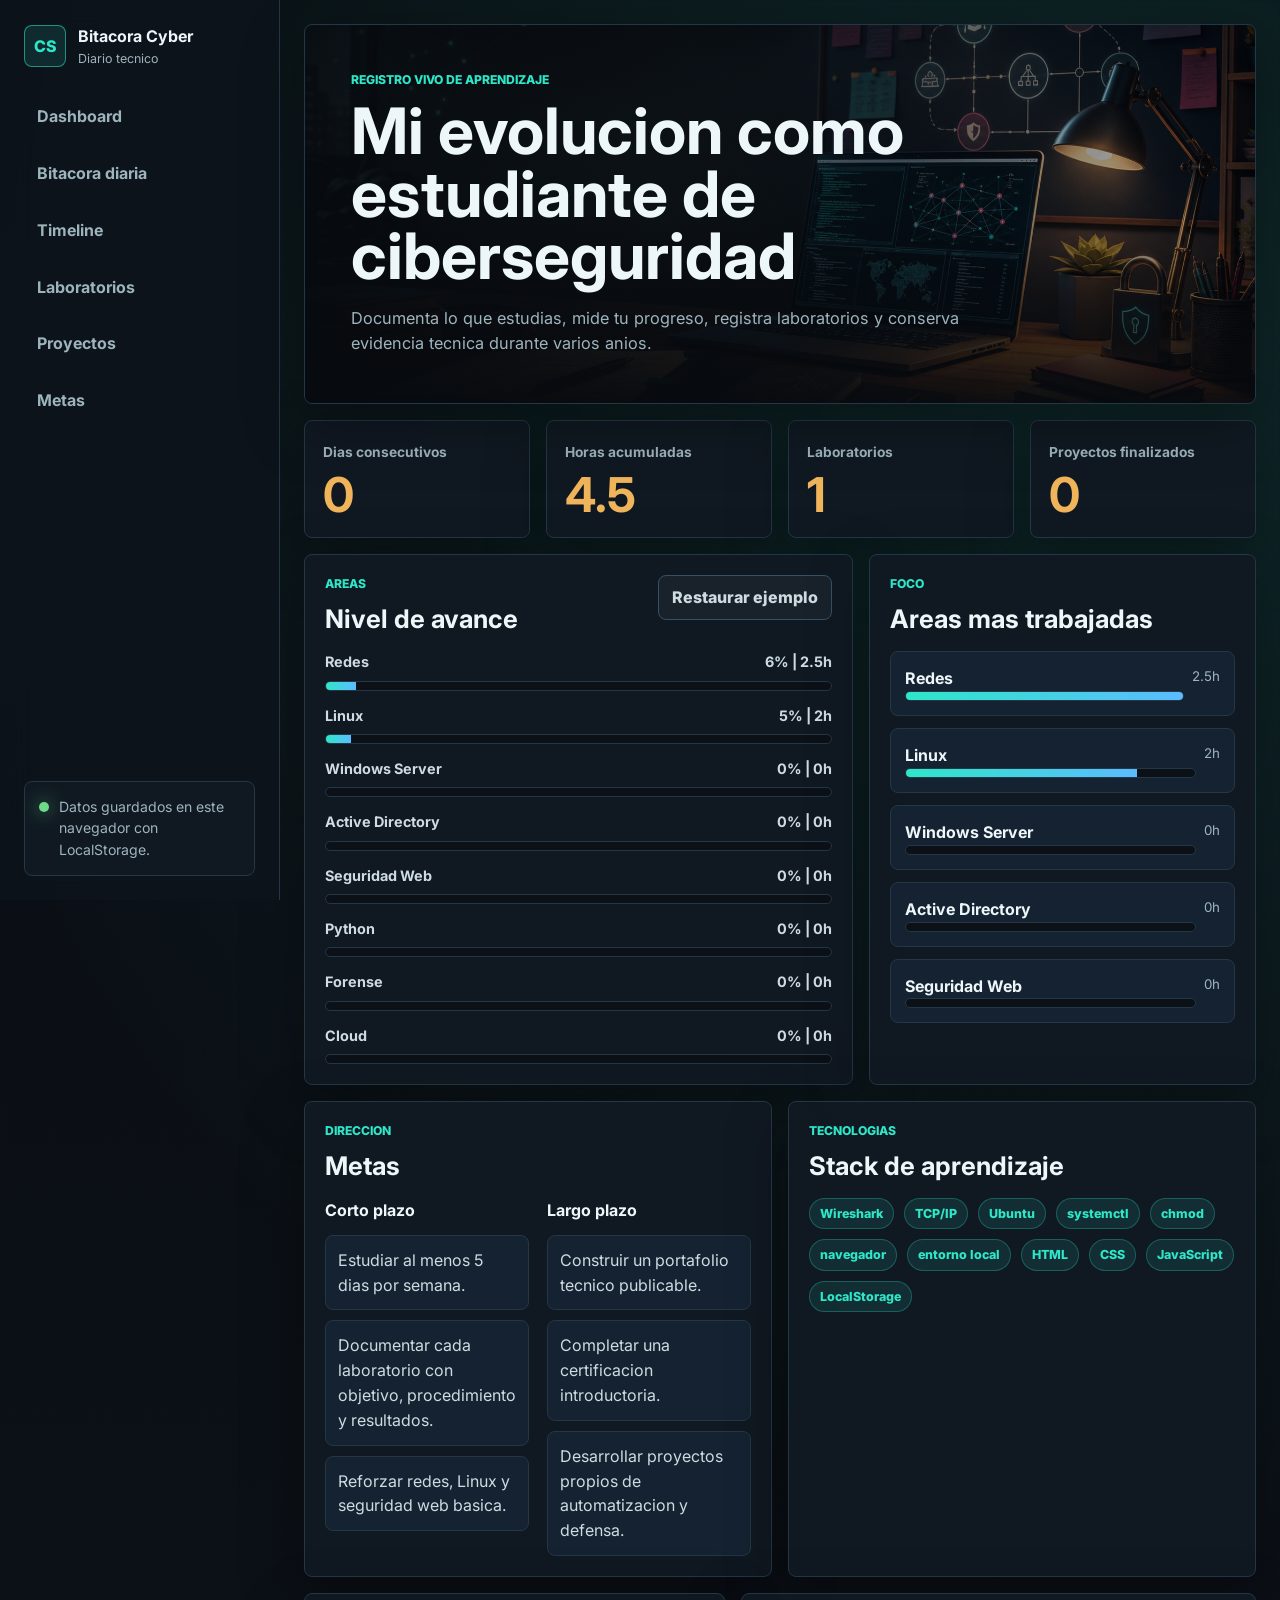
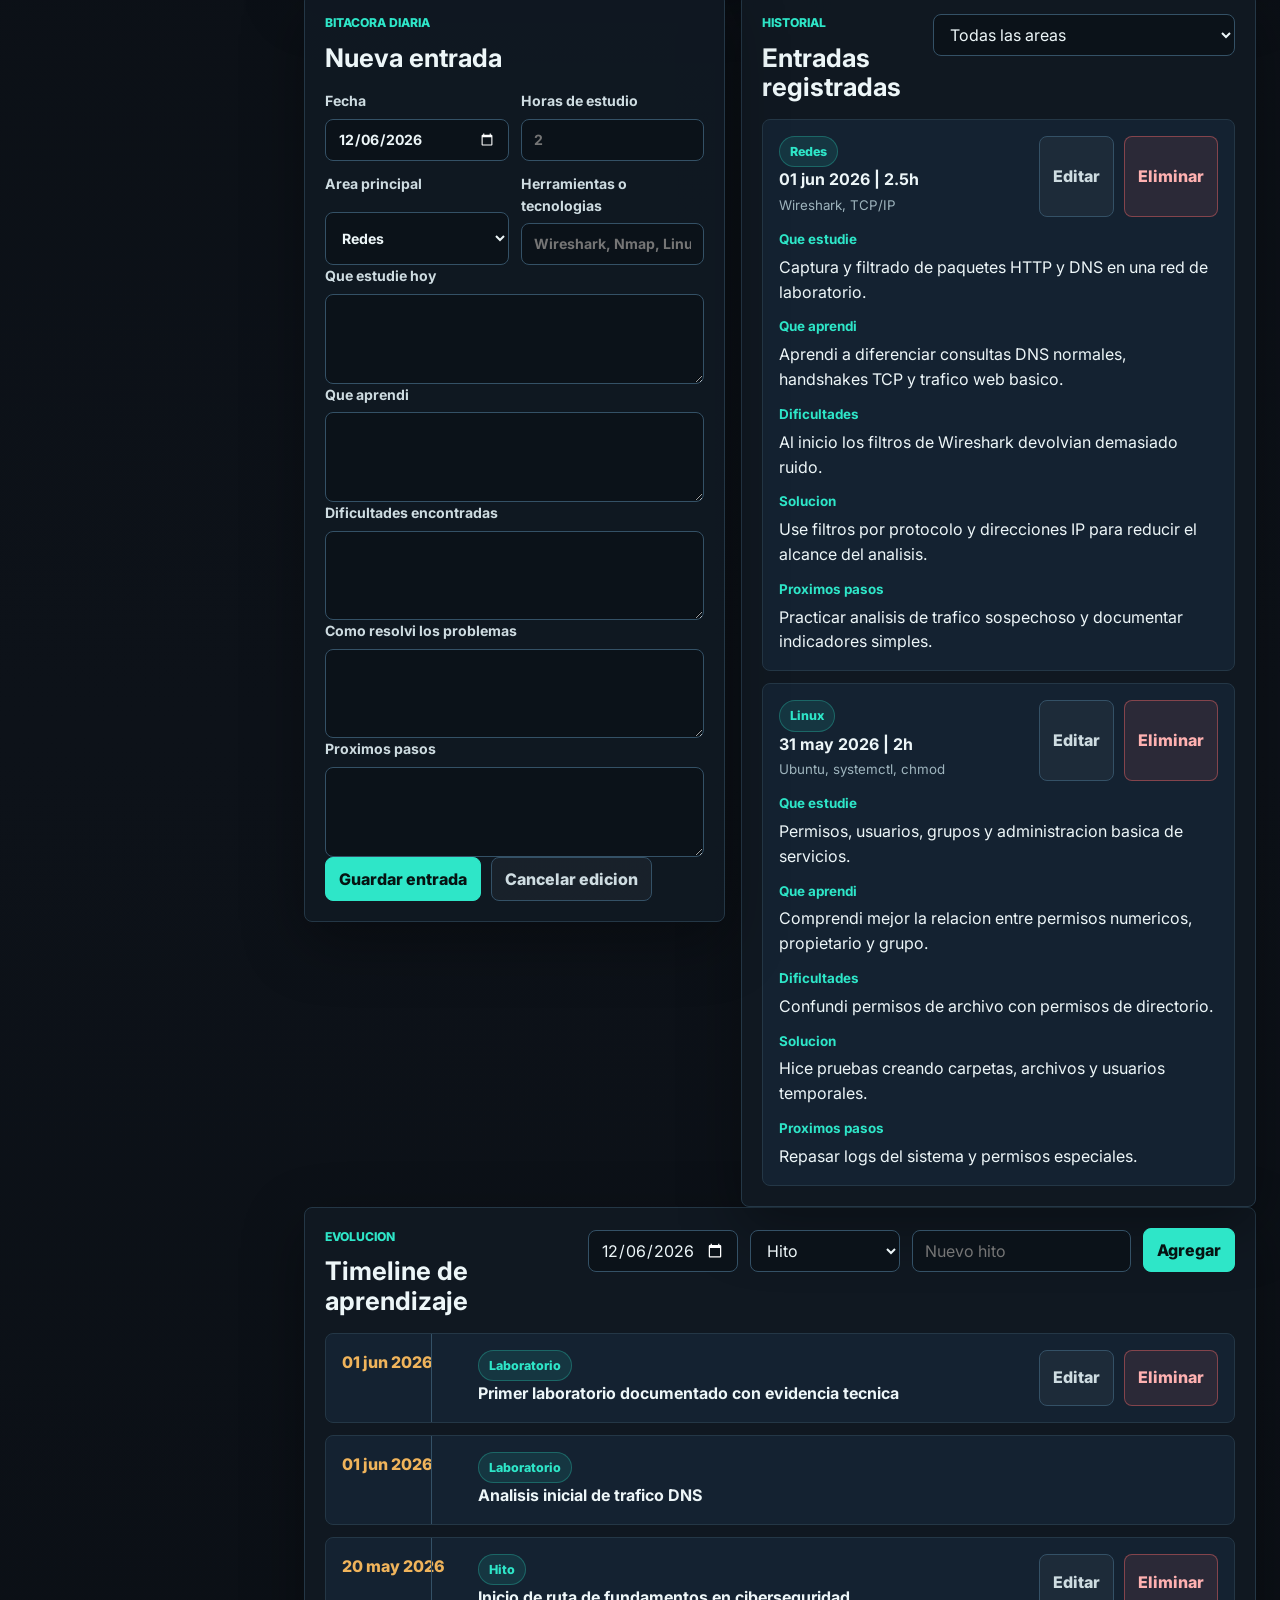
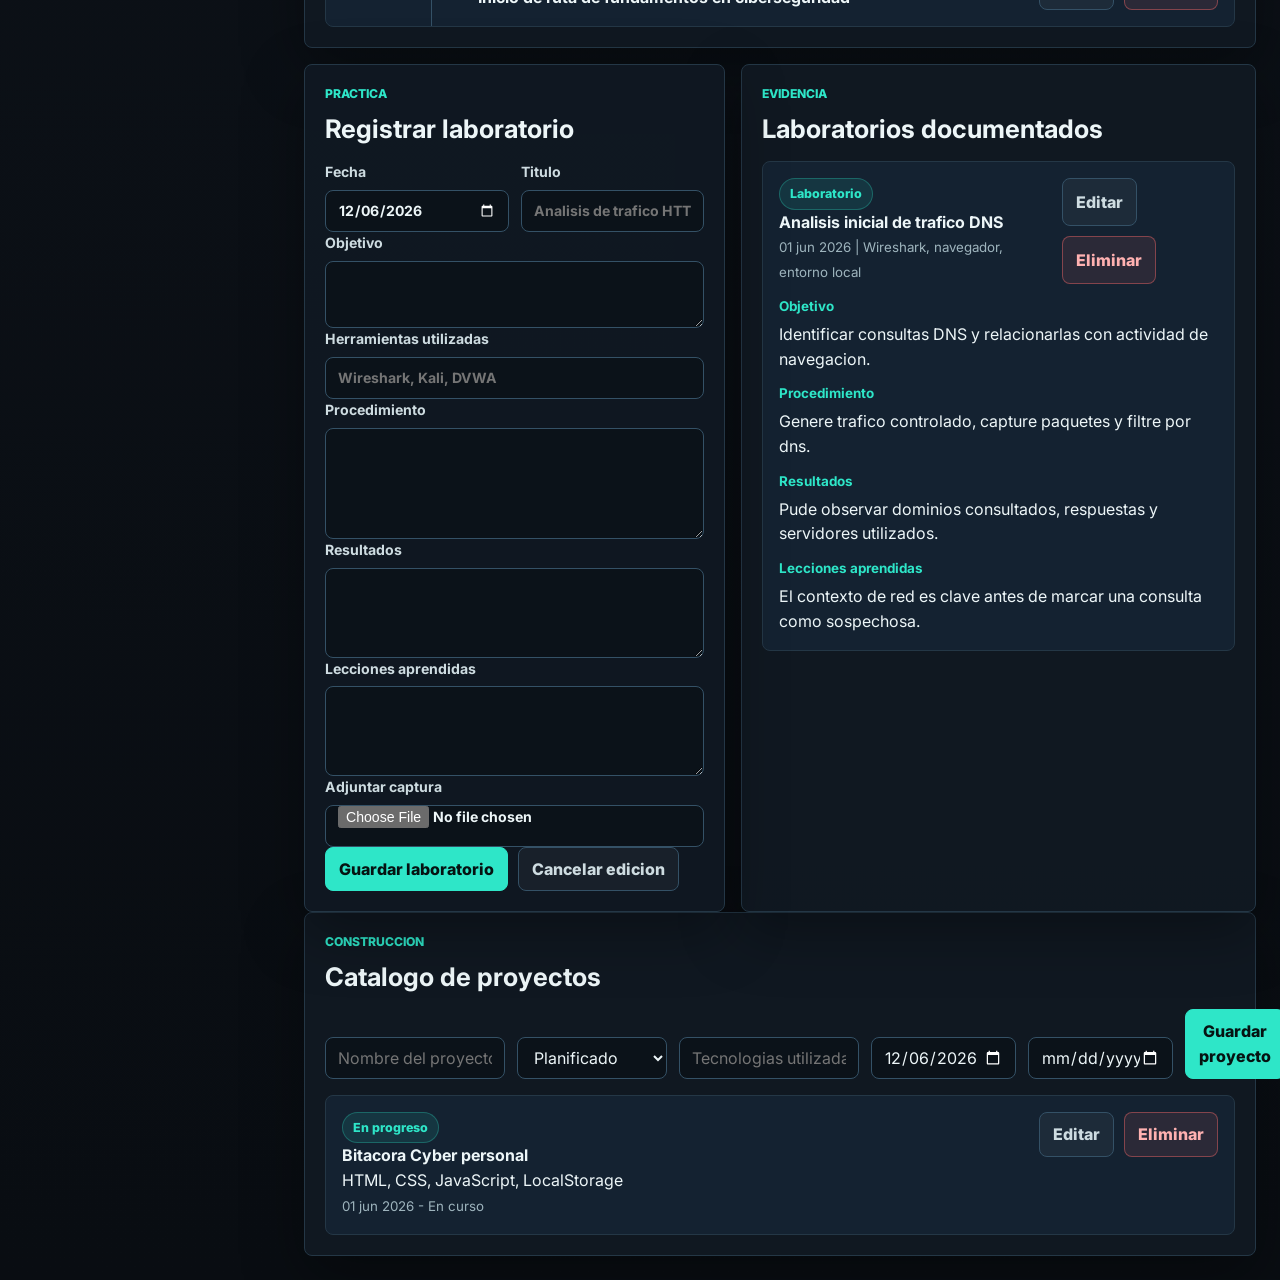
==== cyber-bitacora-web/index.html @ 00ec1336 "Add files via upload Primera versión de mi bitácora de ciberseguridad" ====
﻿<!DOCTYPE html>
<html lang="es">
<head>
  <meta charset="UTF-8" />
  <meta name="viewport" content="width=device-width, initial-scale=1.0" />
  <title>Bitacora Cyber | Diario tecnico</title>
  <link rel="preconnect" href="https://fonts.googleapis.com">
  <link rel="preconnect" href="https://fonts.gstatic.com" crossorigin>
  <link href="https://fonts.googleapis.com/css2?family=Inter:wght@400;500;600;700;800&display=swap" rel="stylesheet">
  <link rel="stylesheet" href="style.css" />
</head>
<body>
  <div class="app-shell">
    <aside class="sidebar" aria-label="Navegacion principal">
      <a class="brand" href="#dashboard" aria-label="Ir al dashboard">
        <span class="brand-mark">CS</span>
        <span>
          <strong>Bitacora Cyber</strong>
          <small>Diario tecnico</small>
        </span>
      </a>

      <nav class="nav-stack">
        <a href="#dashboard">Dashboard</a>
        <a href="#diario">Bitacora diaria</a>
        <a href="#timeline">Timeline</a>
        <a href="#labs">Laboratorios</a>
        <a href="#projects">Proyectos</a>
        <a href="#goals">Metas</a>
      </nav>

      <div class="sidebar-card">
        <span class="status-dot"></span>
        <p>Datos guardados en este navegador con LocalStorage.</p>
      </div>
    </aside>

    <main class="main-content">
      <section class="hero-dashboard" id="dashboard">
        <img src="assets/hero-cybersecurity.png" alt="Estacion de estudio de ciberseguridad" />
        <div class="hero-shade"></div>
        <div class="hero-copy">
          <p class="eyebrow">Registro vivo de aprendizaje</p>
          <h1>Mi evolucion como estudiante de ciberseguridad</h1>
          <p>Documenta lo que estudias, mide tu progreso, registra laboratorios y conserva evidencia tecnica durante varios anios.</p>
        </div>
      </section>

      <section class="kpi-grid" aria-label="Estadisticas principales">
        <article class="kpi-card">
          <span>Dias consecutivos</span>
          <strong id="stat-streak">0</strong>
        </article>
        <article class="kpi-card">
          <span>Horas acumuladas</span>
          <strong id="stat-hours">0</strong>
        </article>
        <article class="kpi-card">
          <span>Laboratorios</span>
          <strong id="stat-labs">0</strong>
        </article>
        <article class="kpi-card">
          <span>Proyectos finalizados</span>
          <strong id="stat-projects">0</strong>
        </article>
      </section>

      <section class="dashboard-grid">
        <article class="panel span-7">
          <div class="panel-header">
            <div>
              <p class="eyebrow">Areas</p>
              <h2>Nivel de avance</h2>
            </div>
            <button class="ghost-button" id="reset-demo" type="button">Restaurar ejemplo</button>
          </div>
          <div id="area-progress" class="area-progress"></div>
        </article>

        <article class="panel span-5">
          <div class="panel-header">
            <div>
              <p class="eyebrow">Foco</p>
              <h2>Areas mas trabajadas</h2>
            </div>
          </div>
          <div id="top-areas" class="top-areas"></div>
        </article>

        <article class="panel span-6" id="goals">
          <div class="panel-header">
            <div>
              <p class="eyebrow">Direccion</p>
              <h2>Metas</h2>
            </div>
          </div>
          <div class="goal-columns">
            <div>
              <h3>Corto plazo</h3>
              <ul id="short-goals" class="clean-list"></ul>
            </div>
            <div>
              <h3>Largo plazo</h3>
              <ul id="long-goals" class="clean-list"></ul>
            </div>
          </div>
        </article>

        <article class="panel span-6">
          <div class="panel-header">
            <div>
              <p class="eyebrow">Tecnologias</p>
              <h2>Stack de aprendizaje</h2>
            </div>
          </div>
          <div id="tech-tags" class="tag-cloud"></div>
        </article>
      </section>

      <section class="workspace-grid" id="diario">
        <form class="panel form-panel" id="entry-form">
          <div class="panel-header">
            <div>
              <p class="eyebrow">Bitacora diaria</p>
              <h2>Nueva entrada</h2>
            </div>
          </div>
          <input type="hidden" id="entry-id" />
          <div class="form-grid">
            <label>Fecha
              <input id="entry-date" type="date" required />
            </label>
            <label>Horas de estudio
              <input id="entry-hours" type="number" min="0" step="0.5" placeholder="2" required />
            </label>
            <label>Area principal
              <select id="entry-area" required></select>
            </label>
            <label>Herramientas o tecnologias
              <input id="entry-tools" type="text" placeholder="Wireshark, Nmap, Linux" />
            </label>
          </div>
          <label>Que estudie hoy
            <textarea id="entry-studied" rows="3" required></textarea>
          </label>
          <label>Que aprendi
            <textarea id="entry-learned" rows="3" required></textarea>
          </label>
          <label>Dificultades encontradas
            <textarea id="entry-difficulties" rows="3"></textarea>
          </label>
          <label>Como resolvi los problemas
            <textarea id="entry-solutions" rows="3"></textarea>
          </label>
          <label>Proximos pasos
            <textarea id="entry-next" rows="3"></textarea>
          </label>
          <div class="form-actions">
            <button class="primary-button" type="submit">Guardar entrada</button>
            <button class="ghost-button" id="cancel-entry-edit" type="button">Cancelar edicion</button>
          </div>
        </form>

        <section class="panel list-panel">
          <div class="panel-header">
            <div>
              <p class="eyebrow">Historial</p>
              <h2>Entradas registradas</h2>
            </div>
            <select id="entry-filter" aria-label="Filtrar entradas por area">
              <option value="all">Todas las areas</option>
            </select>
          </div>
          <div id="entries-list" class="entry-list"></div>
        </section>
      </section>

      <section class="panel" id="timeline">
        <div class="panel-header">
          <div>
            <p class="eyebrow">Evolucion</p>
            <h2>Timeline de aprendizaje</h2>
          </div>
          <form id="milestone-form" class="inline-form">
            <input id="milestone-date" type="date" required />
            <select id="milestone-type" required>
              <option value="Hito">Hito</option>
              <option value="Laboratorio">Laboratorio</option>
              <option value="Proyecto">Proyecto</option>
              <option value="Certificacion">Certificacion</option>
            </select>
            <input id="milestone-title" type="text" placeholder="Nuevo hito" required />
            <button class="primary-button" type="submit">Agregar</button>
          </form>
        </div>
        <div id="timeline-list" class="timeline-list"></div>
      </section>

      <section class="workspace-grid" id="labs">
        <form class="panel form-panel" id="lab-form">
          <div class="panel-header">
            <div>
              <p class="eyebrow">Practica</p>
              <h2>Registrar laboratorio</h2>
            </div>
          </div>
          <input type="hidden" id="lab-id" />
          <div class="form-grid">
            <label>Fecha
              <input id="lab-date" type="date" required />
            </label>
            <label>Titulo
              <input id="lab-title" type="text" placeholder="Analisis de trafico HTTP" required />
            </label>
          </div>
          <label>Objetivo
            <textarea id="lab-objective" rows="2" required></textarea>
          </label>
          <label>Herramientas utilizadas
            <input id="lab-tools" type="text" placeholder="Wireshark, Kali, DVWA" />
          </label>
          <label>Procedimiento
            <textarea id="lab-procedure" rows="4"></textarea>
          </label>
          <label>Resultados
            <textarea id="lab-results" rows="3"></textarea>
          </label>
          <label>Lecciones aprendidas
            <textarea id="lab-lessons" rows="3"></textarea>
          </label>
          <label>Adjuntar captura
            <input id="lab-image" type="file" accept="image/*" />
          </label>
          <div class="form-actions">
            <button class="primary-button" type="submit">Guardar laboratorio</button>
            <button class="ghost-button" id="cancel-lab-edit" type="button">Cancelar edicion</button>
          </div>
        </form>

        <section class="panel list-panel">
          <div class="panel-header">
            <div>
              <p class="eyebrow">Evidencia</p>
              <h2>Laboratorios documentados</h2>
            </div>
          </div>
          <div id="labs-list" class="lab-list"></div>
        </section>
      </section>

      <section class="panel" id="projects">
        <div class="panel-header">
          <div>
            <p class="eyebrow">Construccion</p>
            <h2>Catalogo de proyectos</h2>
          </div>
        </div>
        <form id="project-form" class="project-form">
          <input type="hidden" id="project-id" />
          <input id="project-title" type="text" placeholder="Nombre del proyecto" required />
          <select id="project-status" required>
            <option value="Planificado">Planificado</option>
            <option value="En progreso">En progreso</option>
            <option value="Finalizado">Finalizado</option>
          </select>
          <input id="project-tech" type="text" placeholder="Tecnologias utilizadas" />
          <input id="project-start" type="date" required />
          <input id="project-end" type="date" />
          <button class="primary-button" type="submit">Guardar proyecto</button>
        </form>
        <div id="projects-list" class="projects-list"></div>
      </section>
    </main>
  </div>

  <template id="item-actions-template">
    <div class="item-actions">
      <button class="ghost-button edit-button" type="button">Editar</button>
      <button class="danger-button delete-button" type="button">Eliminar</button>
    </div>
  </template>

  <script src="script.js"></script>
</body>
</html>
---- cyber-bitacora-web/style.css ----
:root {
  color-scheme: dark;
  --bg: #090d12;
  --sidebar: #0d141b;
  --panel: #101922;
  --panel-2: #142231;
  --panel-3: #172838;
  --text: #edf6f8;
  --muted: #9eb4bd;
  --soft: #cedce1;
  --line: #243746;
  --line-strong: #345166;
  --teal: #2ee6c8;
  --cyan: #5bbcff;
  --amber: #f0b45b;
  --rose: #ef6f8f;
  --green: #6edb88;
  --danger: #ff6b6b;
  --shadow: 0 20px 60px rgba(0, 0, 0, 0.34);
}

* {
  box-sizing: border-box;
}

html {
  scroll-behavior: smooth;
}

body {
  margin: 0;
  background:
    radial-gradient(circle at 85% 8%, rgba(46, 230, 200, 0.12), transparent 28%),
    linear-gradient(180deg, #090d12 0%, #0d1219 52%, #090d12 100%);
  color: var(--text);
  font-family: Inter, system-ui, -apple-system, BlinkMacSystemFont, "Segoe UI", sans-serif;
  line-height: 1.55;
}

button,
input,
select,
textarea {
  font: inherit;
}

button {
  cursor: pointer;
}

a {
  color: inherit;
  text-decoration: none;
}

h1,
h2,
h3,
p {
  overflow-wrap: anywhere;
}

h1,
h2,
h3 {
  margin: 0;
  letter-spacing: 0;
}

p {
  margin: 0;
}

.app-shell {
  display: grid;
  grid-template-columns: 280px minmax(0, 1fr);
  min-height: 100vh;
}

.sidebar {
  position: sticky;
  top: 0;
  height: 100vh;
  display: flex;
  flex-direction: column;
  gap: 24px;
  padding: 24px;
  background: rgba(13, 20, 27, 0.94);
  border-right: 1px solid var(--line);
  backdrop-filter: blur(18px);
}

.brand {
  display: flex;
  align-items: center;
  gap: 12px;
}

.brand-mark {
  display: grid;
  place-items: center;
  width: 42px;
  height: 42px;
  border: 1px solid rgba(46, 230, 200, 0.55);
  border-radius: 8px;
  background: rgba(46, 230, 200, 0.12);
  color: var(--teal);
  font-weight: 800;
}

.brand strong,
.brand small {
  display: block;
}

.brand small {
  color: var(--muted);
  font-size: 0.78rem;
}

.nav-stack {
  display: grid;
  gap: 8px;
}

.nav-stack a {
  padding: 11px 12px;
  border: 1px solid transparent;
  border-radius: 8px;
  color: var(--muted);
  font-weight: 700;
}

.nav-stack a:hover {
  color: var(--text);
  background: rgba(255, 255, 255, 0.05);
  border-color: var(--line);
}

.sidebar-card {
  display: grid;
  grid-template-columns: auto 1fr;
  gap: 10px;
  margin-top: auto;
  padding: 14px;
  border: 1px solid var(--line);
  border-radius: 8px;
  background: var(--panel);
  color: var(--muted);
  font-size: 0.88rem;
}

.status-dot {
  width: 10px;
  height: 10px;
  margin-top: 6px;
  border-radius: 50%;
  background: var(--green);
  box-shadow: 0 0 18px rgba(110, 219, 136, 0.8);
}

.main-content {
  min-width: 0;
  padding: 24px;
}

.hero-dashboard {
  position: relative;
  min-height: 360px;
  display: grid;
  align-items: end;
  padding: clamp(24px, 5vw, 46px);
  border: 1px solid var(--line);
  border-radius: 8px;
  overflow: hidden;
  box-shadow: var(--shadow);
}

.hero-dashboard img,
.hero-shade {
  position: absolute;
  inset: 0;
}

.hero-dashboard img {
  width: 100%;
  height: 100%;
  object-fit: cover;
}

.hero-shade {
  background:
    linear-gradient(90deg, rgba(7, 10, 14, 0.95) 0%, rgba(7, 10, 14, 0.72) 48%, rgba(7, 10, 14, 0.22) 100%),
    linear-gradient(0deg, rgba(7, 10, 14, 0.92) 0%, rgba(7, 10, 14, 0.06) 50%);
}

.hero-copy {
  position: relative;
  max-width: 760px;
}

.eyebrow {
  margin-bottom: 10px;
  color: var(--teal);
  font-size: 0.76rem;
  font-weight: 800;
  letter-spacing: 0;
  text-transform: uppercase;
}

h1 {
  font-size: clamp(2rem, 5vw, 4.6rem);
  line-height: 0.98;
}

h2 {
  font-size: clamp(1.25rem, 2vw, 1.8rem);
  line-height: 1.14;
}

h3 {
  font-size: 1rem;
}

.hero-copy p:last-child,
.panel-header p:not(.eyebrow),
.muted {
  color: var(--muted);
}

.hero-copy p:last-child {
  max-width: 680px;
  margin-top: 18px;
  font-size: 1.02rem;
}

.kpi-grid,
.dashboard-grid,
.workspace-grid {
  display: grid;
  gap: 16px;
}

.kpi-grid {
  grid-template-columns: repeat(4, minmax(0, 1fr));
  margin: 16px 0;
}

.kpi-card,
.panel {
  border: 1px solid var(--line);
  border-radius: 8px;
  background: rgba(16, 25, 34, 0.94);
  box-shadow: var(--shadow);
}

.kpi-card {
  padding: 18px;
}

.kpi-card span {
  color: var(--muted);
  font-size: 0.86rem;
  font-weight: 700;
}

.kpi-card strong {
  display: block;
  margin-top: 8px;
  color: var(--amber);
  font-size: clamp(1.8rem, 4vw, 3rem);
  line-height: 1;
}

.dashboard-grid {
  grid-template-columns: repeat(12, minmax(0, 1fr));
}

.workspace-grid {
  grid-template-columns: minmax(320px, 0.9fr) minmax(0, 1.1fr);
  margin-top: 16px;
}

.panel {
  padding: 20px;
}

.span-5 {
  grid-column: span 5;
}

.span-6 {
  grid-column: span 6;
}

.span-7 {
  grid-column: span 7;
}

.panel-header {
  display: flex;
  align-items: flex-start;
  justify-content: space-between;
  gap: 14px;
  margin-bottom: 18px;
}

.area-progress {
  display: grid;
  gap: 14px;
}

.area-row {
  display: grid;
  gap: 7px;
}

.area-meta {
  display: flex;
  justify-content: space-between;
  gap: 12px;
  color: var(--soft);
  font-size: 0.9rem;
  font-weight: 700;
}

.bar {
  height: 10px;
  overflow: hidden;
  border-radius: 999px;
  background: #0b1117;
  border: 1px solid var(--line);
}

.bar span {
  display: block;
  height: 100%;
  background: linear-gradient(90deg, var(--teal), var(--cyan));
}

.top-areas,
.entry-list,
.lab-list,
.projects-list,
.timeline-list {
  display: grid;
  gap: 12px;
}

.top-area-item,
.entry-card,
.lab-card,
.project-card,
.timeline-item {
  border: 1px solid var(--line);
  border-radius: 8px;
  background: var(--panel-2);
}

.top-area-item {
  display: grid;
  grid-template-columns: 1fr auto;
  gap: 8px;
  padding: 14px;
}

.top-area-item small,
.entry-card small,
.lab-card small,
.project-card small,
.timeline-item small {
  color: var(--muted);
}

.goal-columns {
  display: grid;
  grid-template-columns: 1fr 1fr;
  gap: 18px;
}

.clean-list {
  display: grid;
  gap: 10px;
  padding: 0;
  margin: 12px 0 0;
  list-style: none;
}

.clean-list li {
  padding: 12px;
  border: 1px solid var(--line);
  border-radius: 8px;
  background: var(--panel-2);
  color: var(--soft);
}

.tag-cloud {
  display: flex;
  flex-wrap: wrap;
  gap: 10px;
}

.tag,
.tag-cloud span,
.status-pill {
  display: inline-flex;
  align-items: center;
  width: fit-content;
  min-height: 30px;
  padding: 5px 10px;
  border: 1px solid rgba(46, 230, 200, 0.28);
  border-radius: 999px;
  background: rgba(46, 230, 200, 0.1);
  color: var(--teal);
  font-size: 0.78rem;
  font-weight: 800;
}

.form-panel {
  position: sticky;
  top: 24px;
  height: fit-content;
}

.form-grid,
.project-form,
.inline-form {
  display: grid;
  gap: 12px;
}

.form-grid {
  grid-template-columns: 1fr 1fr;
}

label {
  display: grid;
  gap: 7px;
  color: var(--soft);
  font-size: 0.88rem;
  font-weight: 700;
}

input,
select,
textarea {
  width: 100%;
  border: 1px solid var(--line-strong);
  border-radius: 8px;
  background: #0b1219;
  color: var(--text);
  outline: none;
}

input,
select {
  min-height: 42px;
  padding: 0 12px;
}

textarea {
  resize: vertical;
  padding: 11px 12px;
}

input:focus,
select:focus,
textarea:focus {
  border-color: var(--teal);
  box-shadow: 0 0 0 3px rgba(46, 230, 200, 0.12);
}

.form-actions,
.item-actions {
  display: flex;
  flex-wrap: wrap;
  gap: 10px;
}

.primary-button,
.ghost-button,
.danger-button {
  min-height: 40px;
  padding: 9px 13px;
  border-radius: 8px;
  font-weight: 800;
}

.primary-button {
  border: 1px solid var(--teal);
  background: var(--teal);
  color: #061312;
}

.ghost-button {
  border: 1px solid var(--line-strong);
  background: rgba(255, 255, 255, 0.04);
  color: var(--soft);
}

.danger-button {
  border: 1px solid rgba(255, 107, 107, 0.42);
  background: rgba(255, 107, 107, 0.1);
  color: #ffb1b1;
}

.entry-card,
.lab-card,
.project-card {
  display: grid;
  gap: 12px;
  padding: 16px;
}

.entry-card header,
.lab-card header,
.project-card header {
  display: flex;
  justify-content: space-between;
  gap: 12px;
}

.entry-section {
  display: grid;
  gap: 5px;
}

.entry-section strong {
  color: var(--teal);
  font-size: 0.84rem;
}

.lab-image {
  max-width: 100%;
  max-height: 240px;
  object-fit: cover;
  border: 1px solid var(--line);
  border-radius: 8px;
}

.inline-form {
  grid-template-columns: 150px 150px minmax(180px, 1fr) auto;
  align-items: end;
  width: min(100%, 760px);
}

.timeline-item {
  position: relative;
  display: grid;
  grid-template-columns: 120px 1fr auto;
  gap: 16px;
  padding: 16px;
}

.timeline-item::before {
  content: "";
  position: absolute;
  left: 105px;
  top: 0;
  bottom: 0;
  width: 1px;
  background: var(--line-strong);
}

.timeline-date {
  color: var(--amber);
  font-weight: 800;
}

.project-form {
  grid-template-columns: minmax(180px, 1.2fr) 150px minmax(180px, 1fr) 145px 145px auto;
  align-items: end;
  margin-bottom: 16px;
}

.project-card {
  grid-template-columns: minmax(0, 1fr) auto;
  align-items: start;
}

.empty-state {
  padding: 24px;
  border: 1px dashed var(--line-strong);
  border-radius: 8px;
  color: var(--muted);
  text-align: center;
}

@media (max-width: 1180px) {
  .app-shell {
    grid-template-columns: 1fr;
  }

  .sidebar {
    position: static;
    height: auto;
  }

  .nav-stack {
    grid-template-columns: repeat(3, minmax(0, 1fr));
  }

  .sidebar-card {
    margin-top: 0;
  }

  .workspace-grid,
  .project-form,
  .inline-form {
    grid-template-columns: 1fr;
  }

  .form-panel {
    position: static;
  }
}

@media (max-width: 860px) {
  .main-content,
  .sidebar {
    padding: 16px;
  }

  .kpi-grid,
  .goal-columns,
  .form-grid {
    grid-template-columns: 1fr;
  }

  .dashboard-grid {
    grid-template-columns: 1fr;
  }

  .span-5,
  .span-6,
  .span-7 {
    grid-column: auto;
  }

  .panel-header,
  .entry-card header,
  .lab-card header,
  .project-card,
  .project-card header {
    flex-direction: column;
    display: flex;
  }

  .timeline-item {
    grid-template-columns: 1fr;
  }

  .timeline-item::before {
    display: none;
  }
}

@media (max-width: 560px) {
  .nav-stack {
    grid-template-columns: 1fr 1fr;
  }

  .hero-dashboard {
    min-height: 420px;
  }

  .hero-shade {
    background: linear-gradient(90deg, rgba(7, 10, 14, 0.96), rgba(7, 10, 14, 0.78));
  }

  .kpi-grid {
    grid-template-columns: 1fr;
  }
}
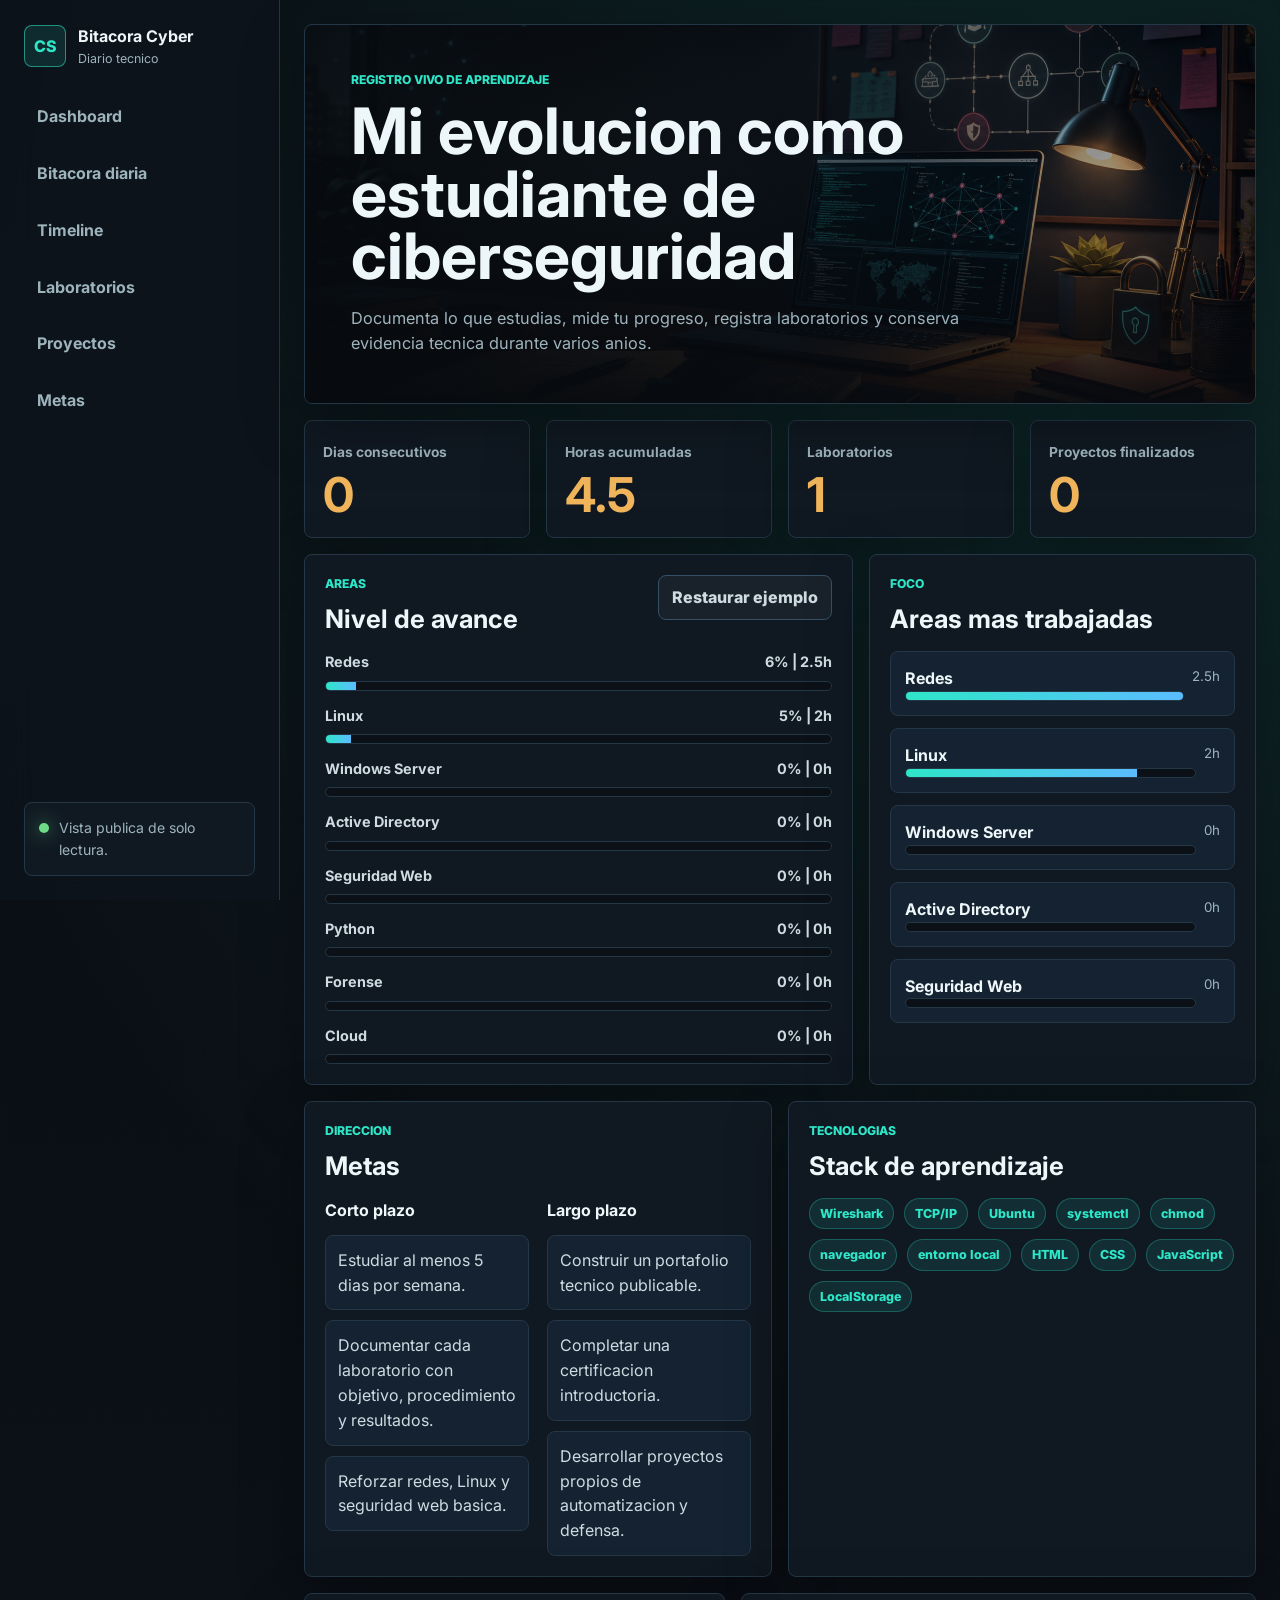
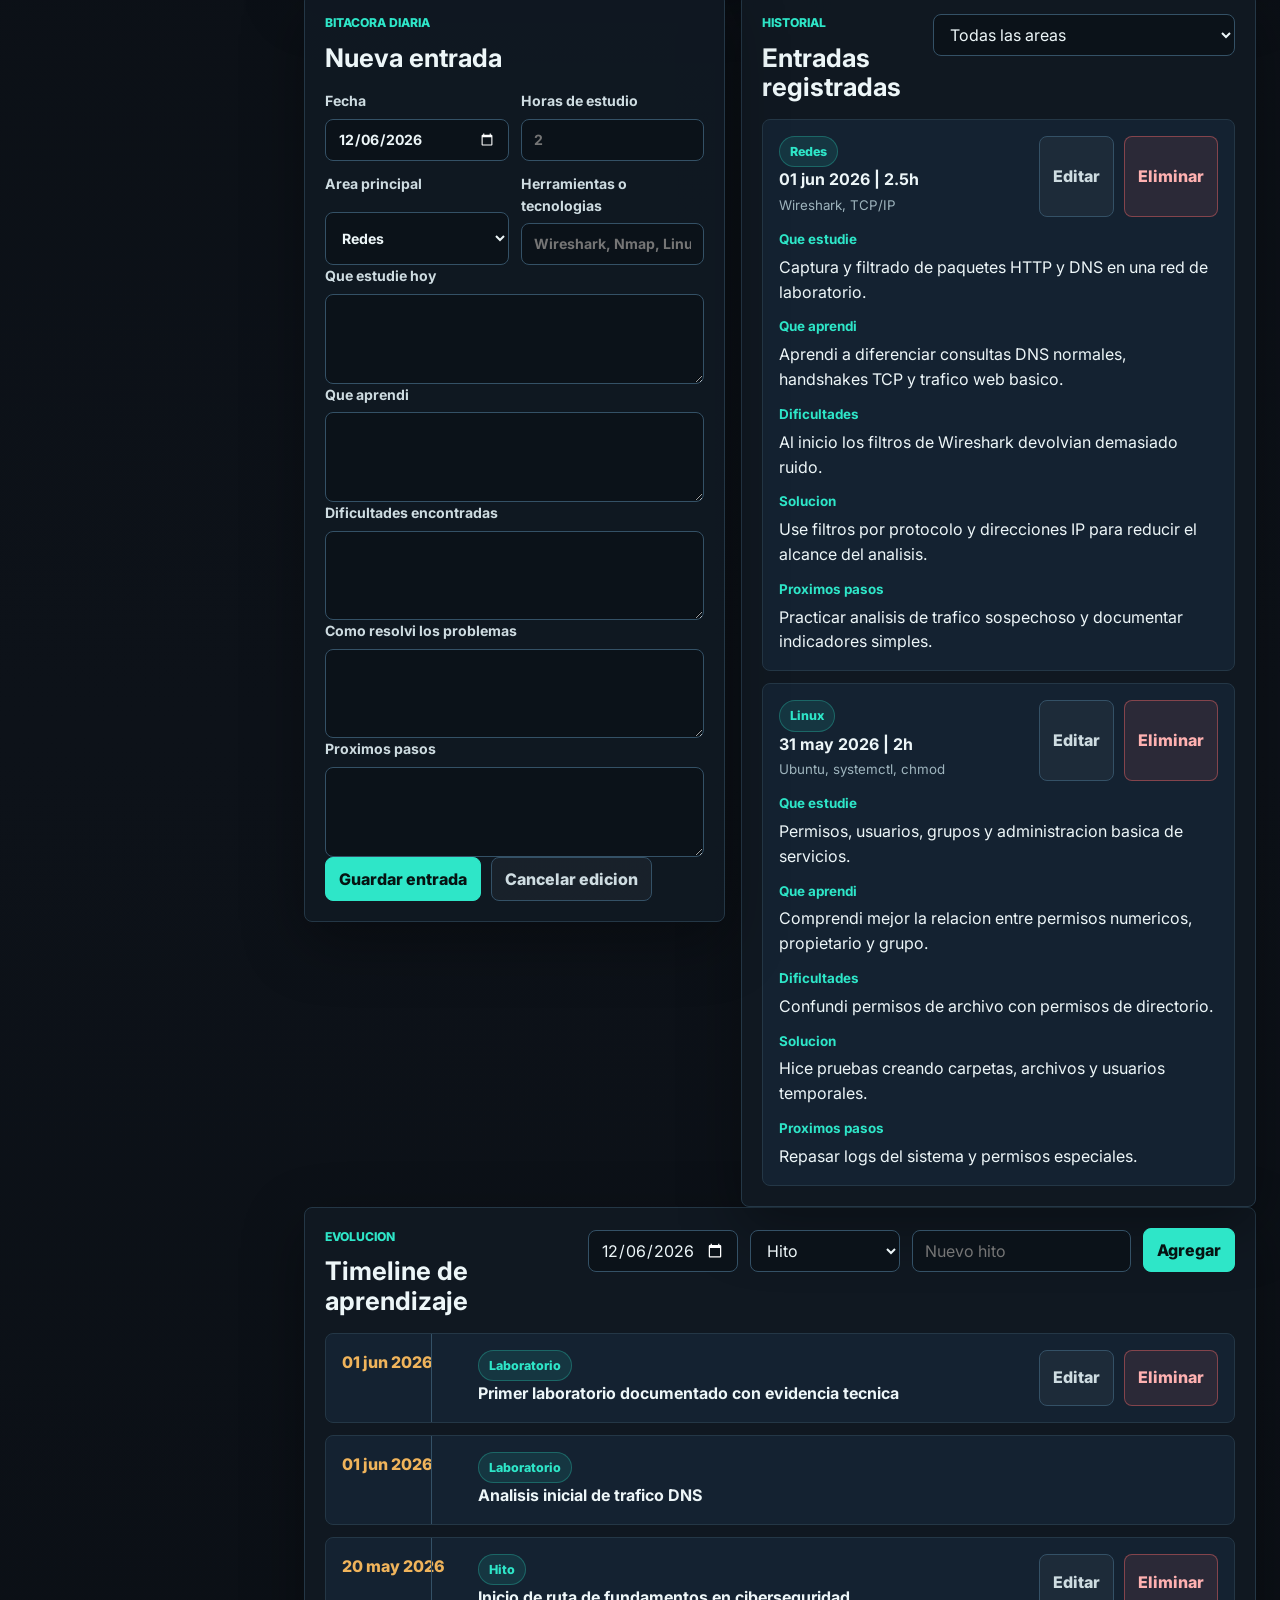
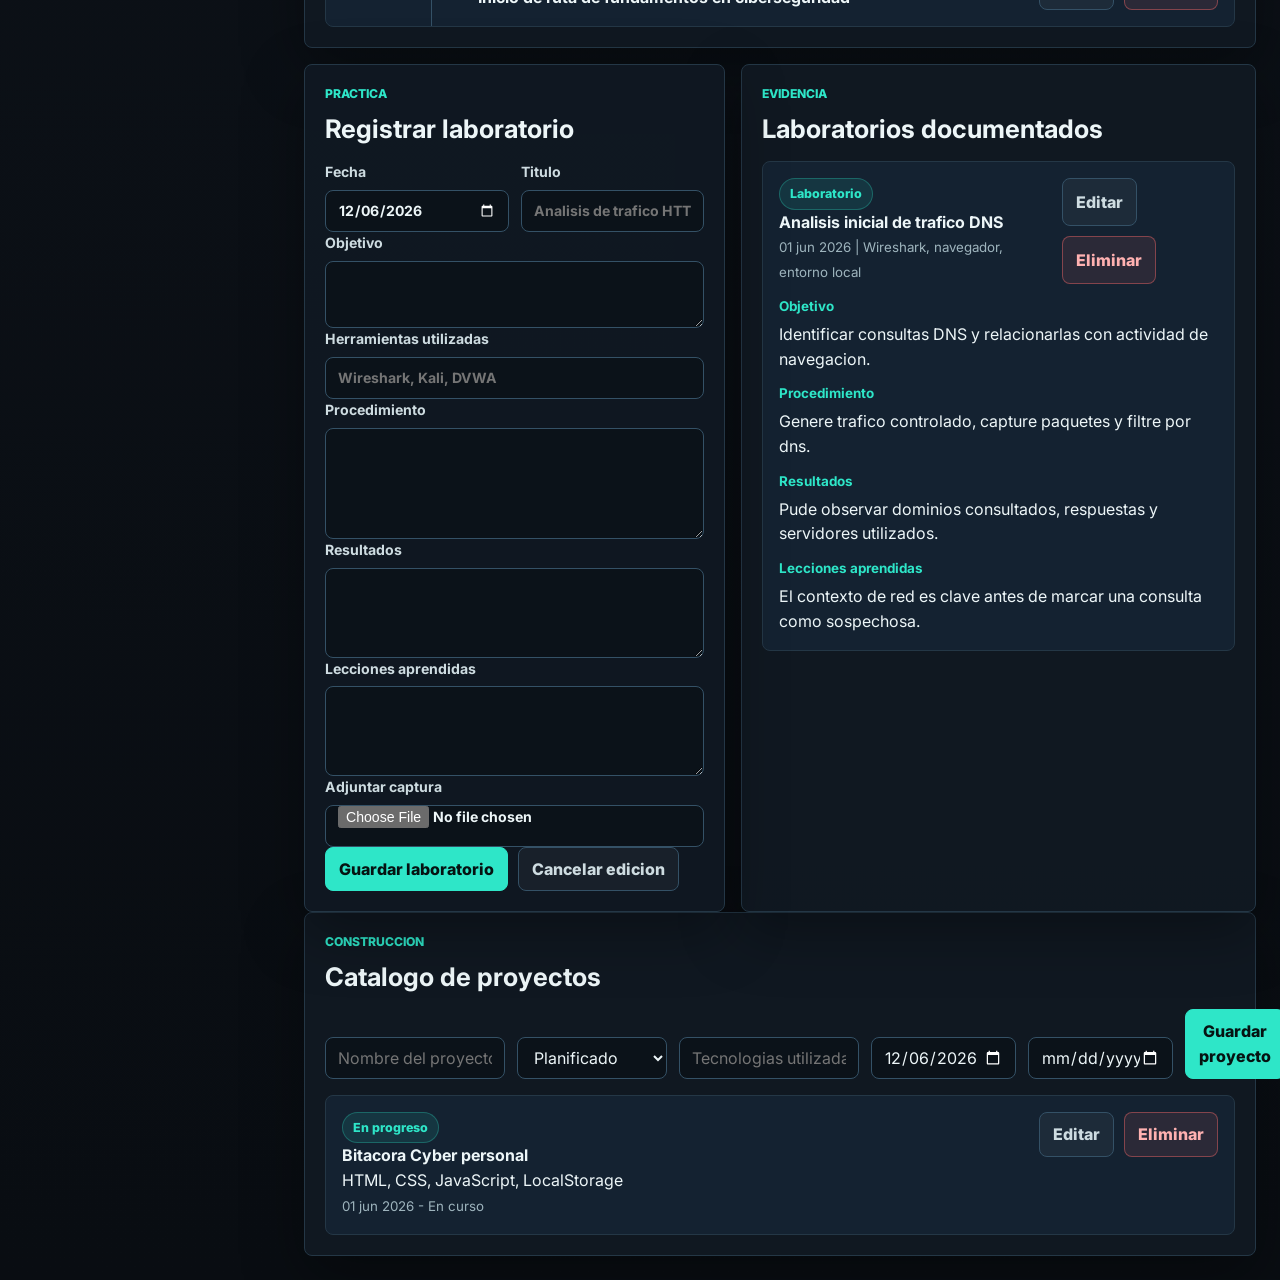
==== commit 0d34f449: "Add files via upload" ====
--- a/cyber-bitacora-web/index.html
+++ b/cyber-bitacora-web/index.html
@@ -9,7 +9,7 @@
   <link href="https://fonts.googleapis.com/css2?family=Inter:wght@400;500;600;700;800&display=swap" rel="stylesheet">
   <link rel="stylesheet" href="style.css" />
 </head>
-<body>
+<body data-mode="public">
   <div class="app-shell">
     <aside class="sidebar" aria-label="Navegacion principal">
       <a class="brand" href="#dashboard" aria-label="Ir al dashboard">
@@ -31,7 +31,7 @@
 
       <div class="sidebar-card">
         <span class="status-dot"></span>
-        <p>Datos guardados en este navegador con LocalStorage.</p>
+        <p id="storage-note">Vista publica de solo lectura.</p>
       </div>
     </aside>
 
@@ -72,7 +72,7 @@
               <p class="eyebrow">Areas</p>
               <h2>Nivel de avance</h2>
             </div>
-            <button class="ghost-button" id="reset-demo" type="button">Restaurar ejemplo</button>
+            <button class="ghost-button admin-only" id="reset-demo" type="button">Restaurar ejemplo</button>
           </div>
           <div id="area-progress" class="area-progress"></div>
         </article>
@@ -118,7 +118,7 @@
       </section>
 
       <section class="workspace-grid" id="diario">
-        <form class="panel form-panel" id="entry-form">
+        <form class="panel form-panel admin-only" id="entry-form">
           <div class="panel-header">
             <div>
               <p class="eyebrow">Bitacora diaria</p>
@@ -181,7 +181,7 @@
             <p class="eyebrow">Evolucion</p>
             <h2>Timeline de aprendizaje</h2>
           </div>
-          <form id="milestone-form" class="inline-form">
+          <form id="milestone-form" class="inline-form admin-only">
             <input id="milestone-date" type="date" required />
             <select id="milestone-type" required>
               <option value="Hito">Hito</option>
@@ -197,7 +197,7 @@
       </section>
 
       <section class="workspace-grid" id="labs">
-        <form class="panel form-panel" id="lab-form">
+        <form class="panel form-panel admin-only" id="lab-form">
           <div class="panel-header">
             <div>
               <p class="eyebrow">Practica</p>
@@ -255,7 +255,7 @@
             <h2>Catalogo de proyectos</h2>
           </div>
         </div>
-        <form id="project-form" class="project-form">
+        <form id="project-form" class="project-form admin-only">
           <input type="hidden" id="project-id" />
           <input id="project-title" type="text" placeholder="Nombre del proyecto" required />
           <select id="project-status" required>
@@ -280,6 +280,7 @@
     </div>
   </template>
 
+  <script src="published-data.js"></script>
   <script src="script.js"></script>
 </body>
 </html>
